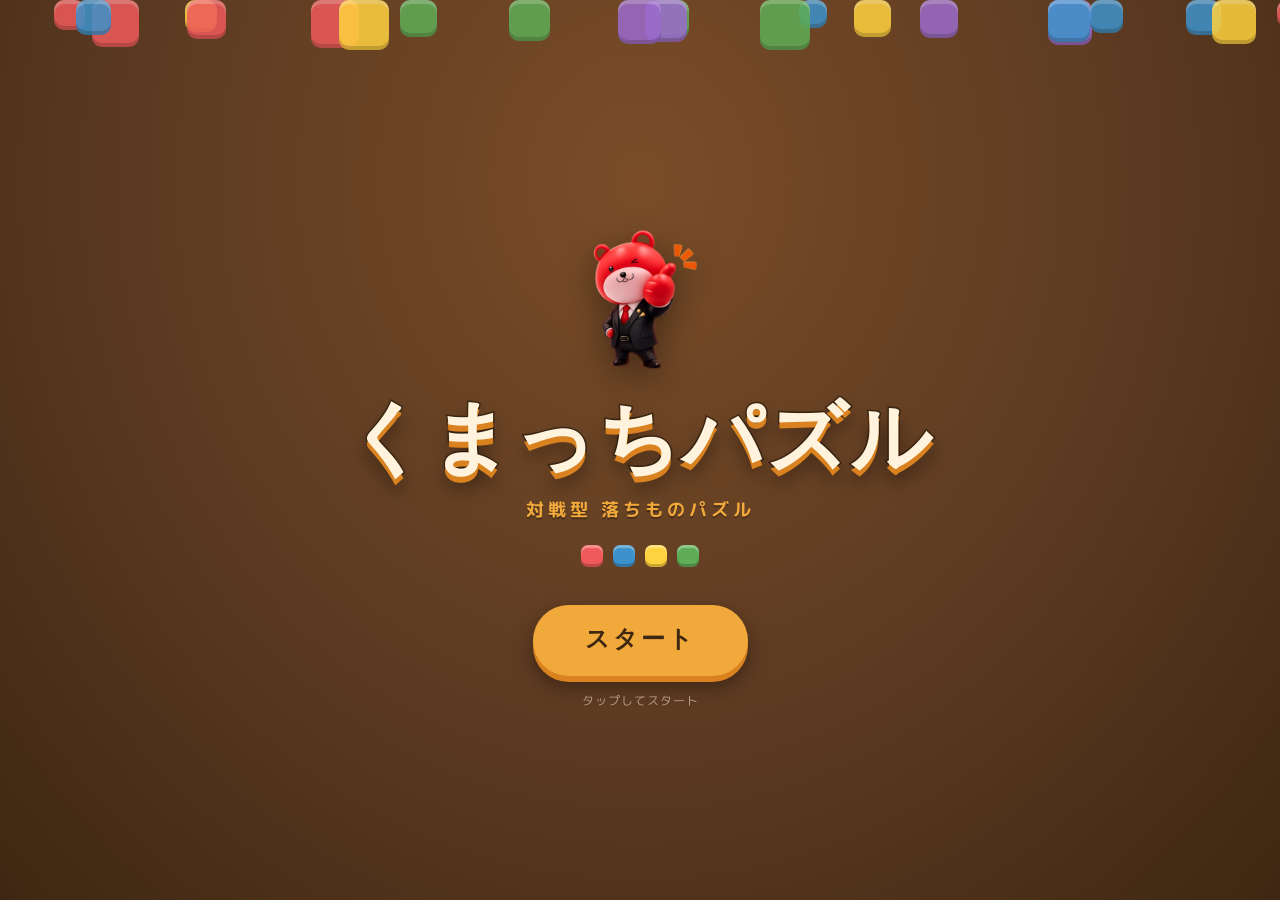
==== index.html @ 21589fe8 "Add files via upload" ====
<!DOCTYPE html>
<html lang="ja">
<head>
<meta charset="UTF-8">
<meta name="viewport" content="width=device-width, initial-scale=1.0">
<title>くまっちパズル</title>
<link rel="stylesheet" href="src/css/style.css">
</head>
<body>
<div class="stage">
  <div class="blocks" id="blocks"></div>

  <div class="content">
    <img class="mascot" src="assets/images/kuma-mascot.png" alt="くまっちパズル マスコット">

    <div class="title-wrap">
      <h1>くまっちパズル</h1>
    </div>
    <div class="subtitle">対戦型 落ちものパズル</div>

    <div class="badge-row">
      <div class="badge"></div>
      <div class="badge"></div>
      <div class="badge"></div>
      <div class="badge"></div>
    </div>

    <button class="start-btn" id="start-btn">スタート</button>
    <div class="hint" id="hint">タップしてスタート</div>
  </div>
</div>

<script src="src/js/title.js"></script>
</body>
</html>
---- src/css/style.css ----
@import url('https://fonts.googleapis.com/css2?family=Baloo+2:wght@500;700;800&family=M+PLUS+Rounded+1c:wght@500;700;900&display=swap');

:root{
  --honey: #F2A93B;
  --honey-dark: #D9821F;
  --choco: #5C3A21;
  --choco-deep: #3E2712;
  --cream: #FFF3DD;
  --red: #EF5B5B;
  --blue: #3E92CC;
  --yellow: #FFD23F;
  --green: #5FAD56;
  --purple: #9B6BCC;
}

*{ box-sizing: border-box; margin:0; padding:0; }

html,body{
  width:100%; height:100%;
  background: radial-gradient(ellipse at 50% 20%, #7a4d28 0%, var(--choco) 55%, var(--choco-deep) 100%);
  font-family: 'M PLUS Rounded 1c', sans-serif;
  overflow:hidden;
}

.stage{
  position:relative;
  width:100%; height:100vh;
  display:flex; flex-direction:column; align-items:center; justify-content:center;
}

/* falling blocks background */
.blocks{
  position:absolute; inset:0; overflow:hidden; z-index:0;
}
.block{
  position:absolute;
  width:38px; height:38px;
  border-radius:10px;
  opacity:0.85;
  box-shadow: inset 0 -4px 0 rgba(0,0,0,0.18), inset 0 4px 0 rgba(255,255,255,0.25);
  animation: fall linear infinite;
}
@keyframes fall{
  0%{ transform: translateY(-60px) rotate(0deg); }
  100%{ transform: translateY(110vh) rotate(25deg); }
}

.content{ position:relative; z-index:2; text-align:center; }

.mascot{
  width: 210px; height:auto; margin:0 auto -6px;
  filter: drop-shadow(0 10px 16px rgba(0,0,0,0.4));
  animation: float 3.2s ease-in-out infinite;
}
@keyframes float{
  0%,100%{ transform: translateY(0) rotate(-1.5deg); }
  50%{ transform: translateY(-10px) rotate(1.5deg); }
}

.title-wrap{ position:relative; }

h1{
  font-family:'Baloo 2', sans-serif;
  font-weight:800;
  font-size: clamp(2.6rem, 9vw, 5rem);
  color: var(--cream);
  -webkit-text-stroke: 3px var(--choco-deep);
  paint-order: stroke fill;
  letter-spacing: 2px;
  line-height:1.05;
  text-shadow: 0 6px 0 var(--honey-dark), 0 12px 18px rgba(0,0,0,0.45);
  animation: pop 0.9s cubic-bezier(.34,1.56,.64,1) both;
}
@keyframes pop{
  0%{ transform: scale(0.4) rotate(-6deg); opacity:0; }
  60%{ transform: scale(1.08) rotate(2deg); opacity:1; }
  100%{ transform: scale(1) rotate(0deg); }
}

.subtitle{
  margin-top:10px;
  color: var(--honey);
  font-weight:700;
  font-size: clamp(0.85rem, 2.4vw, 1.15rem);
  letter-spacing: 4px;
  text-shadow: 0 2px 0 rgba(0,0,0,0.3);
}

.badge-row{
  margin-top:22px;
  display:flex; gap:10px; justify-content:center; flex-wrap:wrap;
}
.badge{
  width:22px; height:22px; border-radius:7px;
  box-shadow: inset 0 -3px 0 rgba(0,0,0,0.2), inset 0 3px 0 rgba(255,255,255,0.3);
  animation: bounce 1.6s ease-in-out infinite;
}
.badge:nth-child(1){ background:var(--red); animation-delay:0s; }
.badge:nth-child(2){ background:var(--blue); animation-delay:0.15s; }
.badge:nth-child(3){ background:var(--yellow); animation-delay:0.3s; }
.badge:nth-child(4){ background:var(--green); animation-delay:0.45s; }
@keyframes bounce{
  0%,100%{ transform: translateY(0); }
  50%{ transform: translateY(-10px); }
}

.start-btn{
  margin-top:38px;
  font-family:'Baloo 2', sans-serif;
  font-weight:700;
  font-size: clamp(1.1rem, 3vw, 1.5rem);
  color: var(--choco-deep);
  background: var(--honey);
  border: none;
  padding: 16px 52px;
  border-radius: 999px;
  cursor:pointer;
  box-shadow: 0 6px 0 var(--honey-dark), 0 10px 20px rgba(0,0,0,0.4);
  transition: transform 0.12s ease, box-shadow 0.12s ease;
  letter-spacing: 3px;
}
.start-btn:hover{ transform: translateY(-2px); }
.start-btn:active{
  transform: translateY(4px);
  box-shadow: 0 2px 0 var(--honey-dark), 0 4px 10px rgba(0,0,0,0.4);
}

.hint{
  margin-top:16px;
  color: rgba(255,243,221,0.55);
  font-size:0.78rem;
  letter-spacing:1px;
  animation: blink 1.8s ease-in-out infinite;
}
@keyframes blink{
  0%,100%{ opacity:0.55; } 50%{ opacity:1; }
}

@media (prefers-reduced-motion: reduce){
  .block, .badge, h1, .hint{ animation: none !important; }
}
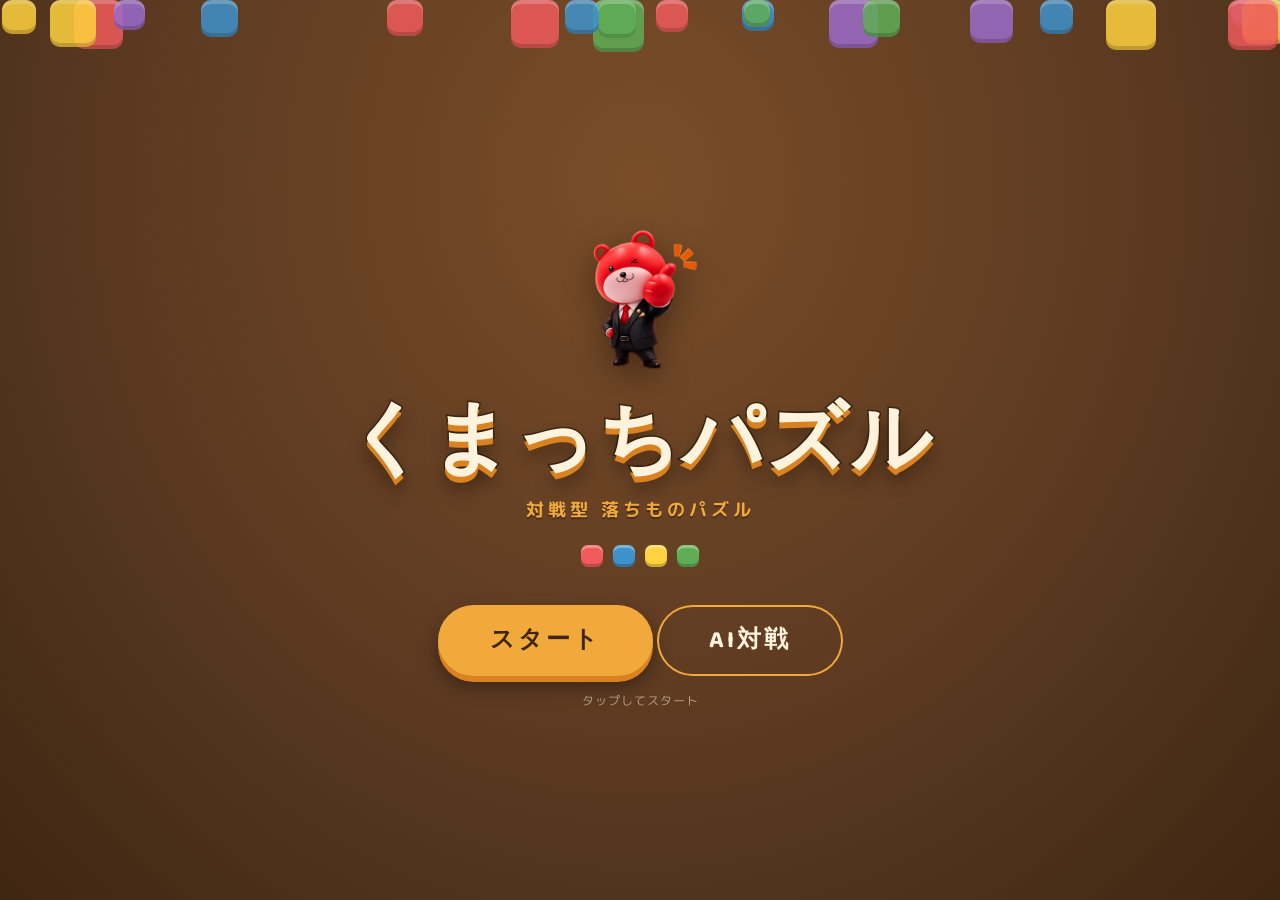
==== commit d75cab4d: "Add files via upload" ====
--- a/index.html
+++ b/index.html
@@ -26,6 +26,7 @@
     </div>
 
     <button class="start-btn" id="start-btn">スタート</button>
+    <button class="start-btn secondary" id="battle-btn">AI対戦</button>
     <div class="hint" id="hint">タップしてスタート</div>
   </div>
 </div>
--- a/src/css/style.css
+++ b/src/css/style.css
@@ -124,6 +124,15 @@
   transform: translateY(4px);
   box-shadow: 0 2px 0 var(--honey-dark), 0 4px 10px rgba(0,0,0,0.4);
 }
+.start-btn.secondary{
+  margin-top:14px;
+  background: transparent;
+  color: var(--cream);
+  box-shadow: inset 0 0 0 2px var(--honey);
+}
+.start-btn.secondary:active{
+  box-shadow: inset 0 0 0 2px var(--honey);
+}
 
 .hint{
   margin-top:16px;
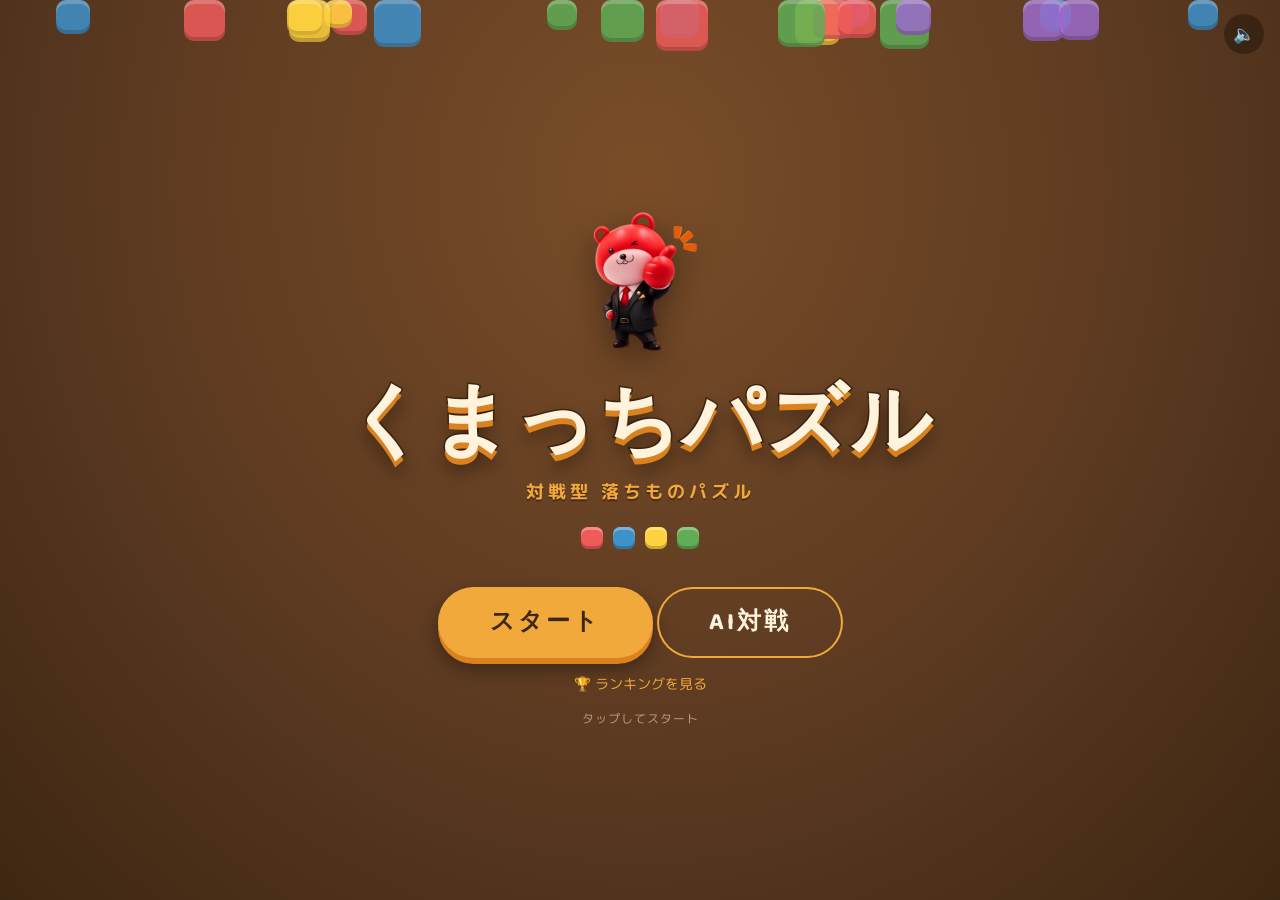
==== commit 23be493f: "Add files via upload" ====
--- a/index.html
+++ b/index.html
@@ -27,10 +27,14 @@
 
     <button class="start-btn" id="start-btn">スタート</button>
     <button class="start-btn secondary" id="battle-btn">AI対戦</button>
+    <a class="rank-nav-link" href="ranking.html">🏆 ランキングを見る</a>
     <div class="hint" id="hint">タップしてスタート</div>
   </div>
 </div>
 
+<audio id="bgm" src="assets/audio/title-bgm.mp3" loop preload="auto"></audio>
+<button class="sound-toggle" id="sound-toggle" aria-label="音を再生">🔈</button>
+
 <script src="src/js/title.js"></script>
 </body>
 </html>
--- a/src/css/style.css
+++ b/src/css/style.css
@@ -133,6 +133,30 @@
 .start-btn.secondary:active{
   box-shadow: inset 0 0 0 2px var(--honey);
 }
+.rank-nav-link{
+  display:block;
+  margin-top:16px;
+  color: var(--honey);
+  font-size:0.85rem;
+  text-decoration:none;
+}
+
+.sound-toggle{
+  position:fixed;
+  top:14px;
+  right:16px;
+  width:40px;
+  height:40px;
+  border-radius:50%;
+  border:none;
+  background: rgba(0,0,0,0.3);
+  color: var(--cream);
+  font-size:1.1rem;
+  cursor:pointer;
+  z-index:10;
+  transition: transform 0.12s ease, background 0.12s ease;
+}
+.sound-toggle:hover{ transform: scale(1.08); background: rgba(0,0,0,0.45); }
 
 .hint{
   margin-top:16px;
